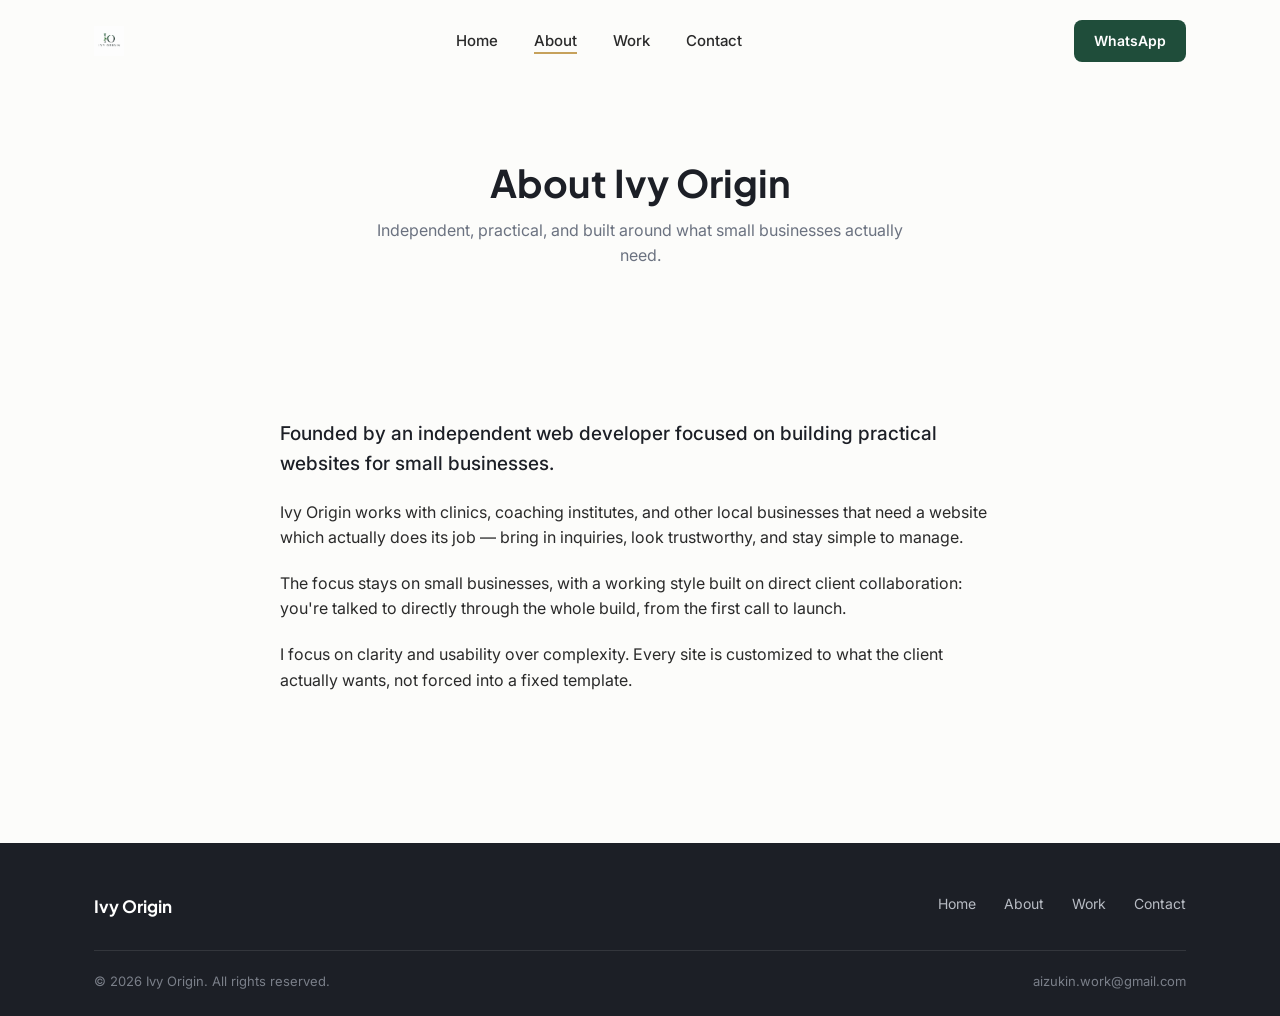
==== about.html @ 3921bd42 "initial commit" ====
<!DOCTYPE html>
<html lang="en">
<head>
<meta charset="UTF-8">
<meta name="viewport" content="width=device-width, initial-scale=1.0">
<title>About — Ivy Origin</title>
<meta name="description" content="Ivy Origin is an independent web studio building practical websites for small businesses.">
<link rel="icon" href="logo.png">
<link rel="preconnect" href="https://fonts.googleapis.com">
<link href="https://fonts.googleapis.com/css2?family=Plus+Jakarta+Sans:wght@500;700;800&family=Inter:wght@400;500;600&family=Space+Grotesk:wght@600&display=swap" rel="stylesheet">
<link rel="stylesheet" href="style.css">
</head>
<body class="loading">

<div id="loader">
  <div class="loader-mark">
    <svg viewBox="0 0 64 64" fill="none">
      <path class="loader-stem" d="M12 52 C 12 30, 28 30, 28 12" />
      <path class="loader-leaf" d="M22 30 C 18 26, 18 20, 24 18 C 26 24, 24 28, 22 30 Z" />
    </svg>
  </div>
</div>

<nav class="navbar">
  <div class="container">
    <a href="index.html" class="nav-logo">
      <img src="logo.png" alt="Ivy Origin">
    </a>
    <ul class="nav-links">
      <li><a href="index.html">Home</a></li>
      <li><a href="about.html" class="active">About</a></li>
      <li><a href="work.html">Work</a></li>
      <li><a href="contact.html">Contact</a></li>
    </ul>
    <a href="https://wa.me/919572408333" class="nav-cta" target="_blank" rel="noopener">WhatsApp</a>
    <button class="nav-toggle" aria-label="Menu"><span></span><span></span><span></span></button>
  </div>
</nav>

<header class="page-header">
  <div class="container">
    <h1>About Ivy Origin</h1>
    <p>Independent, practical, and built around what small businesses actually need.</p>
  </div>
</header>

<section class="section">
  <div class="container">
    <div class="about-content">
      <p class="lead">Founded by an independent web developer focused on building practical websites for small businesses.</p>
      <p>Ivy Origin works with clinics, coaching institutes, and other local businesses that need a website which actually does its job — bring in inquiries, look trustworthy, and stay simple to manage.</p>
      <p>The focus stays on small businesses, with a working style built on direct client collaboration: you're talked to directly through the whole build, from the first call to launch.</p>
      <p>I focus on clarity and usability over complexity. Every site is customized to what the client actually wants, not forced into a fixed template.</p>
    </div>
  </div>
</section>

<footer>
  <div class="container">
    <div class="footer-top">
      <div class="footer-logo">Ivy Origin</div>
      <ul class="footer-links">
        <li><a href="index.html">Home</a></li>
        <li><a href="about.html">About</a></li>
        <li><a href="work.html">Work</a></li>
        <li><a href="contact.html">Contact</a></li>
      </ul>
    </div>
    <div class="footer-bottom">
      <span>© 2026 Ivy Origin. All rights reserved.</span>
      <span>aizukin.work@gmail.com</span>
    </div>
  </div>
</footer>

<script src="script.js"></script>
</body>
</html>
---- style.css ----
/* ===================================
   IVY ORIGIN — Design System
   Calm. Premium. Structured.
=================================== */

:root {
  --forest: #1F4D3A;
  --charcoal: #1C1F26;
  --bg: #FCFCFA;
  --surface: #F6F7F5;
  --gold: #C6A15B;
  --text-primary: #2A2A2A;
  --text-secondary: #6B7280;
  --border: #E7E5E0;

  --font-heading: 'Plus Jakarta Sans', sans-serif;
  --font-body: 'Inter', sans-serif;
  --font-price: 'Space Grotesk', sans-serif;

  --max-width: 1280px;
  --content-width: 1140px;
}

* { margin: 0; padding: 0; box-sizing: border-box; }

html { scroll-behavior: smooth; }

body {
  font-family: var(--font-body);
  background: var(--bg);
  color: var(--text-primary);
  line-height: 1.6;
  -webkit-font-smoothing: antialiased;
}

h1, h2, h3, h4 {
  font-family: var(--font-heading);
  color: var(--charcoal);
  line-height: 1.2;
  font-weight: 700;
}

a { text-decoration: none; color: inherit; }
ul { list-style: none; }
img { max-width: 100%; display: block; }

.container {
  max-width: var(--content-width);
  margin: 0 auto;
  padding: 0 24px;
}

/* ===== Loading Screen ===== */
#loader {
  position: fixed;
  inset: 0;
  background: var(--bg);
  z-index: 9999;
  display: flex;
  align-items: center;
  justify-content: center;
  transition: opacity 0.5s ease, visibility 0.5s ease;
}
#loader.hidden { opacity: 0; visibility: hidden; }

.loader-mark svg { width: 64px; height: 64px; }
.loader-stem {
  stroke: var(--forest);
  stroke-width: 3;
  fill: none;
  stroke-linecap: round;
  stroke-dasharray: 120;
  stroke-dashoffset: 120;
  animation: drawStem 1.4s ease forwards;
}
.loader-leaf {
  fill: var(--forest);
  opacity: 0;
  transform-origin: center;
  animation: popLeaf 0.6s ease forwards 1.1s;
}
@keyframes drawStem {
  to { stroke-dashoffset: 0; }
}
@keyframes popLeaf {
  from { opacity: 0; transform: scale(0.4); }
  to { opacity: 1; transform: scale(1); }
}
body.loading { overflow: hidden; }

/* ===== Navbar ===== */
.navbar {
  position: fixed;
  top: 0;
  left: 0;
  right: 0;
  z-index: 100;
  padding: 20px 0;
  transition: background 0.3s ease, box-shadow 0.3s ease, padding 0.3s ease;
}
.navbar.scrolled {
  background: rgba(252, 252, 250, 0.9);
  backdrop-filter: blur(8px);
  box-shadow: 0 1px 0 var(--border);
  padding: 14px 0;
}
.navbar .container {
  display: flex;
  align-items: center;
  justify-content: space-between;
}
.nav-logo {
  display: flex;
  align-items: center;
  gap: 10px;
  font-family: var(--font-heading);
  font-weight: 700;
  font-size: 18px;
  letter-spacing: 0.02em;
  color: var(--charcoal);
}
.nav-logo img { height: 30px; width: auto; }
.nav-links {
  display: flex;
  gap: 36px;
  font-size: 15px;
  font-weight: 500;
}
.nav-links a {
  position: relative;
  color: var(--text-primary);
  padding-bottom: 4px;
}
.nav-links a::after {
  content: '';
  position: absolute;
  left: 0;
  bottom: 0;
  width: 0;
  height: 2px;
  background: var(--gold);
  transition: width 0.25s ease;
}
.nav-links a:hover::after,
.nav-links a.active::after { width: 100%; }

.nav-cta {
  background: var(--forest);
  color: #fff !important;
  padding: 10px 20px;
  border-radius: 8px;
  font-size: 14px;
  font-weight: 600;
}
.nav-cta:hover { background: #173c2c; }

.nav-toggle {
  display: none;
  flex-direction: column;
  gap: 5px;
  cursor: pointer;
  background: none;
  border: none;
}
.nav-toggle span {
  width: 24px;
  height: 2px;
  background: var(--charcoal);
}

/* ===== Buttons ===== */
.btn {
  display: inline-flex;
  align-items: center;
  justify-content: center;
  padding: 14px 28px;
  border-radius: 10px;
  font-weight: 600;
  font-size: 15px;
  cursor: pointer;
  transition: transform 0.2s ease, background 0.2s ease, border-color 0.2s ease;
  border: 1px solid transparent;
}
.btn:hover { transform: translateY(-1px); }
.btn-primary { background: var(--forest); color: #fff; }
.btn-primary:hover { background: #173c2c; }
.btn-outline {
  background: transparent;
  border-color: var(--charcoal);
  color: var(--charcoal);
}
.btn-outline:hover { border-color: var(--forest); color: var(--forest); }

/* ===== Hero ===== */
.hero {
  padding: 160px 0 100px;
}
.hero .container {
  display: grid;
  grid-template-columns: 1.1fr 1fr;
  gap: 60px;
  align-items: center;
}
.eyebrow {
  font-size: 13px;
  font-weight: 600;
  letter-spacing: 0.08em;
  text-transform: uppercase;
  color: var(--forest);
  margin-bottom: 16px;
  display: block;
}
.hero h1 {
  font-size: 44px;
  margin-bottom: 20px;
}
.hero p.sub {
  font-size: 17px;
  color: var(--text-secondary);
  max-width: 440px;
  margin-bottom: 32px;
}
.hero-actions { display: flex; gap: 14px; flex-wrap: wrap; }

.hero-visual {
  background: var(--surface);
  border-radius: 18px;
  border: 1px solid var(--border);
  overflow: hidden;
}
.browser-frame {
  background: #fff;
  border-radius: 18px;
  overflow: hidden;
  box-shadow: 0 20px 60px -20px rgba(28, 31, 38, 0.25);
}
.browser-bar {
  background: var(--surface);
  padding: 10px 14px;
  display: flex;
  gap: 6px;
  border-bottom: 1px solid var(--border);
}
.browser-bar span {
  width: 10px; height: 10px; border-radius: 50%;
  background: var(--border);
}
.browser-body {
  padding: 30px 24px;
  display: flex;
  flex-direction: column;
  gap: 12px;
}
.mock-line { height: 10px; border-radius: 4px; background: var(--surface); }
.mock-line.w-60 { width: 60%; }
.mock-line.w-80 { width: 80%; }
.mock-line.w-40 { width: 40%; }
.mock-block {
  height: 90px;
  border-radius: 10px;
  background: linear-gradient(135deg, var(--surface), #EDEFEC);
  margin-top: 8px;
}

/* ===== Section shared ===== */
.section { padding: 90px 0; }
.section-alt { background: var(--surface); }
.section-head {
  max-width: 620px;
  margin: 0 auto 56px;
  text-align: center;
}
.section-head h2 { font-size: 32px; margin-bottom: 12px; }
.section-head p { color: var(--text-secondary); font-size: 16px; }

/* ===== Problem / Solution ===== */
.ps-grid {
  display: grid;
  grid-template-columns: 1fr 1fr;
  gap: 40px;
}
.ps-card {
  background: #fff;
  border: 1px solid var(--border);
  border-radius: 16px;
  padding: 36px;
}
.ps-card h3 {
  font-size: 18px;
  margin-bottom: 20px;
}
.ps-card ul li {
  padding: 10px 0;
  border-bottom: 1px solid var(--border);
  font-size: 15px;
  color: var(--text-secondary);
}
.ps-card ul li:last-child { border-bottom: none; }
.ps-card.solution { border-color: var(--forest); }
.ps-card.solution h3 { color: var(--forest); }

/* ===== Services ===== */
.services-grid {
  display: grid;
  grid-template-columns: repeat(3, 1fr);
  gap: 24px;
}
.service-card {
  background: #fff;
  border: 1px solid var(--border);
  border-radius: 16px;
  padding: 32px 28px;
  transition: transform 0.25s ease, box-shadow 0.25s ease;
}
.service-card:hover {
  transform: translateY(-4px);
  box-shadow: 0 16px 40px -20px rgba(28,31,38,0.18);
}
.service-icon {
  width: 42px; height: 42px;
  color: var(--forest);
  margin-bottom: 18px;
}
.service-card h3 { font-size: 17px; margin-bottom: 8px; }
.service-card p { font-size: 14px; color: var(--text-secondary); }

/* ===== Demos ===== */
.demo-grid {
  display: grid;
  grid-template-columns: repeat(2, 1fr);
  gap: 28px;
}
.demo-card {
  background: #fff;
  border: 1px solid var(--border);
  border-radius: 16px;
  overflow: hidden;
}
.demo-card .browser-frame { box-shadow: none; border-radius: 0; }
.demo-info { padding: 24px; }
.demo-info h3 { font-size: 18px; margin-bottom: 6px; }
.demo-info p { font-size: 14px; color: var(--text-secondary); margin-bottom: 18px; }

/* ===== Process ===== */
.process-list {
  display: grid;
  grid-template-columns: repeat(5, 1fr);
  gap: 20px;
}
.process-step {
  text-align: center;
  padding: 24px 12px;
}
.process-num {
  font-family: var(--font-price);
  font-size: 22px;
  color: var(--gold);
  margin-bottom: 10px;
}
.process-step h4 { font-size: 15px; margin-bottom: 6px; }
.process-step p { font-size: 13px; color: var(--text-secondary); }

/* ===== Pricing ===== */
.pricing-grid {
  display: grid;
  grid-template-columns: repeat(3, 1fr);
  gap: 24px;
}
.price-card {
  background: #fff;
  border: 1px solid var(--border);
  border-radius: 16px;
  padding: 32px 28px;
}
.price-card h3 { font-size: 17px; margin-bottom: 6px; }
.price-value {
  font-family: var(--font-price);
  font-size: 30px;
  color: var(--forest);
  margin: 10px 0 16px;
}
.price-card p.desc { font-size: 14px; color: var(--text-secondary); margin-bottom: 0; }
.price-note {
  text-align: center;
  font-size: 14px;
  color: var(--text-secondary);
  margin-top: 32px;
}

/* ===== Trust ===== */
.trust-grid {
  display: grid;
  grid-template-columns: repeat(2, 1fr);
  gap: 20px;
}
.trust-item {
  background: #fff;
  border: 1px solid var(--border);
  border-radius: 14px;
  padding: 22px 24px;
  font-size: 15px;
  display: flex;
  gap: 12px;
  align-items: flex-start;
}
.trust-item svg { color: var(--forest); flex-shrink: 0; margin-top: 2px; }

/* ===== Final CTA ===== */
.final-cta {
  background: var(--charcoal);
  border-radius: 24px;
  padding: 64px 40px;
  text-align: center;
  color: #fff;
}
.final-cta h2 { color: #fff; font-size: 30px; margin-bottom: 10px; }
.final-cta p { color: #B8BCC4; margin-bottom: 28px; }
.final-cta .btn-outline { border-color: #fff; color: #fff; }
.final-cta .btn-outline:hover { border-color: var(--gold); color: var(--gold); }

/* ===== Footer ===== */
footer {
  background: var(--charcoal);
  color: #B8BCC4;
  padding: 50px 0 24px;
  margin-top: 40px;
}
.footer-top {
  display: flex;
  justify-content: space-between;
  align-items: flex-start;
  flex-wrap: wrap;
  gap: 30px;
  margin-bottom: 30px;
}
.footer-logo { color: #fff; font-family: var(--font-heading); font-weight: 700; font-size: 17px; }
.footer-links { display: flex; gap: 28px; font-size: 14px; }
.footer-links a:hover { color: var(--gold); }
.footer-bottom {
  border-top: 1px solid rgba(255,255,255,0.1);
  padding-top: 20px;
  font-size: 13px;
  color: #7A7F89;
  display: flex;
  justify-content: space-between;
  flex-wrap: wrap;
  gap: 10px;
}

/* ===== Page header (about/work/contact) ===== */
.page-header {
  padding: 160px 0 60px;
  text-align: center;
}
.page-header h1 { font-size: 38px; margin-bottom: 12px; }
.page-header p { color: var(--text-secondary); max-width: 560px; margin: 0 auto; }

/* ===== About page ===== */
.about-content {
  max-width: 720px;
  margin: 0 auto;
}
.about-content p { margin-bottom: 20px; font-size: 16px; color: var(--text-primary); }
.about-content p.lead { font-size: 19px; color: var(--charcoal); font-weight: 500; }

/* ===== Work page ===== */
.work-note {
  background: var(--surface);
  border: 1px solid var(--border);
  border-radius: 12px;
  padding: 16px 20px;
  font-size: 14px;
  color: var(--text-secondary);
  margin-bottom: 40px;
}

/* ===== Contact page ===== */
.contact-grid {
  display: grid;
  grid-template-columns: 1fr 1.2fr;
  gap: 50px;
}
.contact-card {
  background: #fff;
  border: 1px solid var(--border);
  border-radius: 16px;
  padding: 28px;
  margin-bottom: 16px;
}
.contact-card h4 { font-size: 15px; margin-bottom: 6px; }
.contact-card p { font-size: 14px; color: var(--text-secondary); }
.contact-card a.contact-link {
  color: var(--forest);
  font-weight: 600;
  font-size: 15px;
}

form.contact-form { display: flex; flex-direction: column; gap: 16px; }
.form-group label {
  display: block;
  font-size: 13px;
  font-weight: 600;
  margin-bottom: 6px;
  color: var(--charcoal);
}
.form-group input,
.form-group select,
.form-group textarea {
  width: 100%;
  padding: 12px 14px;
  border: 1px solid var(--border);
  border-radius: 8px;
  font-family: var(--font-body);
  font-size: 14px;
  background: #fff;
  color: var(--text-primary);
}
.form-group input:focus,
.form-group select:focus,
.form-group textarea:focus {
  outline: 2px solid var(--forest);
  outline-offset: 1px;
  border-color: var(--forest);
}
.form-group textarea { resize: vertical; min-height: 110px; }
.form-success {
  display: none;
  background: var(--surface);
  border: 1px solid var(--forest);
  color: var(--forest);
  padding: 14px 16px;
  border-radius: 8px;
  font-size: 14px;
  margin-top: 12px;
}
.form-success.visible { display: block; }

/* ===== Responsive ===== */
@media (max-width: 900px) {
  .hero .container { grid-template-columns: 1fr; }
  .ps-grid, .services-grid, .demo-grid, .process-list, .pricing-grid, .trust-grid, .contact-grid {
    grid-template-columns: 1fr;
  }
  .nav-links {
    display: none;
    position: absolute;
    top: 100%;
    left: 0;
    right: 0;
    background: var(--bg);
    flex-direction: column;
    gap: 0;
    padding: 10px 24px 20px;
    border-bottom: 1px solid var(--border);
  }
  .nav-links.open { display: flex; }
  .nav-links a { display: block; padding: 12px 0; }
  .nav-toggle { display: flex; }
  .hero h1 { font-size: 32px; }
}

/* ===== Reduced motion ===== */
@media (prefers-reduced-motion: reduce) {
  * { animation-duration: 0.01ms !important; transition-duration: 0.01ms !important; }
}
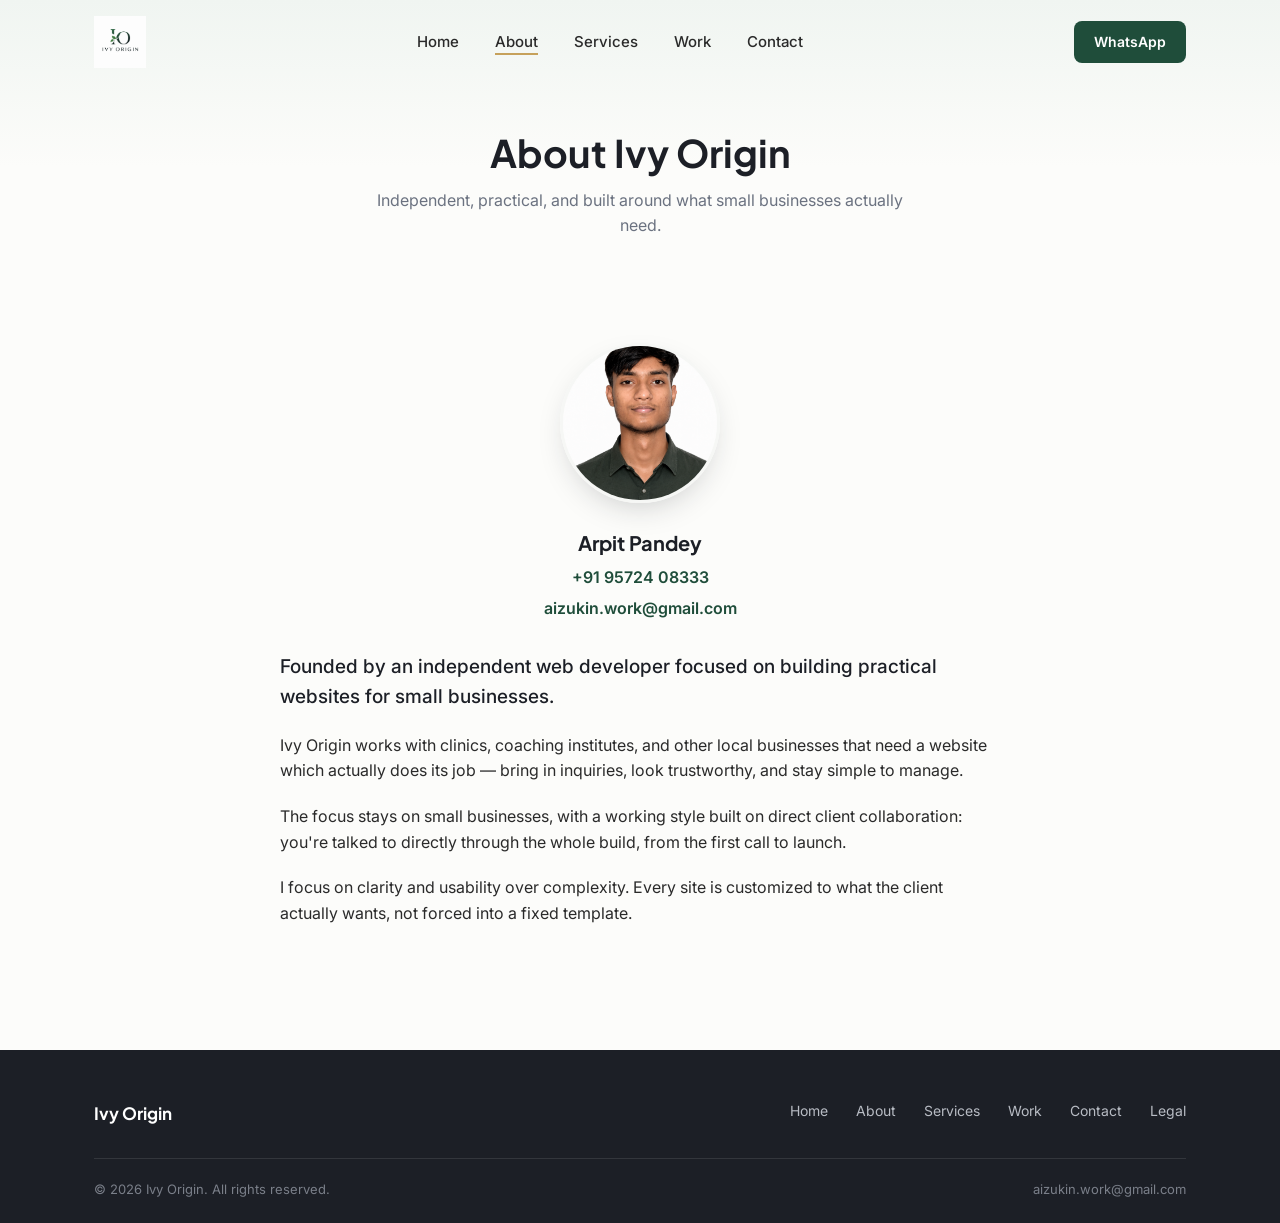
==== commit 8b77982e: "logo size, whitespace, services and legal pages, about photo" ====
--- a/about.html
+++ b/about.html
@@ -17,6 +17,7 @@
     <svg viewBox="0 0 64 64" fill="none">
       <path class="loader-stem" d="M12 52 C 12 30, 28 30, 28 12" />
       <path class="loader-leaf" d="M22 30 C 18 26, 18 20, 24 18 C 26 24, 24 28, 22 30 Z" />
+      <path class="loader-leaf2" d="M28 44 C 32 41, 34 36, 30 32 C 26 36, 25 40, 28 44 Z" />
     </svg>
   </div>
 </div>
@@ -29,6 +30,7 @@
     <ul class="nav-links">
       <li><a href="index.html">Home</a></li>
       <li><a href="about.html" class="active">About</a></li>
+      <li><a href="services.html">Services</a></li>
       <li><a href="work.html">Work</a></li>
       <li><a href="contact.html">Contact</a></li>
     </ul>
@@ -47,6 +49,14 @@
 <section class="section">
   <div class="container">
     <div class="about-content">
+      <div class="about-photo">
+        <img src="arpit-photo.png" alt="Arpit Pandey">
+      </div>
+      <div class="about-details">
+        <span class="name">Arpit Pandey</span>
+        <a href="tel:+919572408333">+91 95724 08333</a>
+        <a href="mailto:aizukin.work@gmail.com">aizukin.work@gmail.com</a>
+      </div>
       <p class="lead">Founded by an independent web developer focused on building practical websites for small businesses.</p>
       <p>Ivy Origin works with clinics, coaching institutes, and other local businesses that need a website which actually does its job — bring in inquiries, look trustworthy, and stay simple to manage.</p>
       <p>The focus stays on small businesses, with a working style built on direct client collaboration: you're talked to directly through the whole build, from the first call to launch.</p>
@@ -62,8 +72,10 @@
       <ul class="footer-links">
         <li><a href="index.html">Home</a></li>
         <li><a href="about.html">About</a></li>
+        <li><a href="services.html">Services</a></li>
         <li><a href="work.html">Work</a></li>
         <li><a href="contact.html">Contact</a></li>
+        <li><a href="legal.html">Legal</a></li>
       </ul>
     </div>
     <div class="footer-bottom">
--- a/style.css
+++ b/style.css
@@ -69,15 +69,21 @@
   stroke-width: 3;
   fill: none;
   stroke-linecap: round;
-  stroke-dasharray: 120;
-  stroke-dashoffset: 120;
-  animation: drawStem 1.4s ease forwards;
+  stroke-dasharray: 60;
+  stroke-dashoffset: 60;
+  animation: drawStem 0.3s ease forwards;
 }
 .loader-leaf {
   fill: var(--forest);
   opacity: 0;
   transform-origin: center;
-  animation: popLeaf 0.6s ease forwards 1.1s;
+  animation: popLeaf 0.2s ease forwards 0.25s;
+}
+.loader-leaf2 {
+  fill: var(--forest);
+  opacity: 0;
+  transform-origin: center;
+  animation: popLeaf 0.2s ease forwards 0.35s;
 }
 @keyframes drawStem {
   to { stroke-dashoffset: 0; }
@@ -95,14 +101,14 @@
   left: 0;
   right: 0;
   z-index: 100;
-  padding: 20px 0;
+  padding: 16px 0;
   transition: background 0.3s ease, box-shadow 0.3s ease, padding 0.3s ease;
 }
 .navbar.scrolled {
   background: rgba(252, 252, 250, 0.9);
   backdrop-filter: blur(8px);
   box-shadow: 0 1px 0 var(--border);
-  padding: 14px 0;
+  padding: 10px 0;
 }
 .navbar .container {
   display: flex;
@@ -119,7 +125,7 @@
   letter-spacing: 0.02em;
   color: var(--charcoal);
 }
-.nav-logo img { height: 30px; width: auto; }
+.nav-logo img { height: 52px; width: auto; }
 .nav-links {
   display: flex;
   gap: 36px;
@@ -193,7 +199,8 @@
 
 /* ===== Hero ===== */
 .hero {
-  padding: 160px 0 100px;
+  padding: 130px 0 70px;
+  background: linear-gradient(180deg, #F0F5F1 0%, var(--bg) 60%);
 }
 .hero .container {
   display: grid;
@@ -263,11 +270,11 @@
 }
 
 /* ===== Section shared ===== */
-.section { padding: 90px 0; }
+.section { padding: 64px 0; }
 .section-alt { background: var(--surface); }
 .section-head {
   max-width: 620px;
-  margin: 0 auto 56px;
+  margin: 0 auto 40px;
   text-align: center;
 }
 .section-head h2 { font-size: 32px; margin-bottom: 12px; }
@@ -449,8 +456,9 @@
 
 /* ===== Page header (about/work/contact) ===== */
 .page-header {
-  padding: 160px 0 60px;
+  padding: 130px 0 40px;
   text-align: center;
+  background: linear-gradient(180deg, #F0F5F1 0%, var(--bg) 60%);
 }
 .page-header h1 { font-size: 38px; margin-bottom: 12px; }
 .page-header p { color: var(--text-secondary); max-width: 560px; margin: 0 auto; }
@@ -462,6 +470,29 @@
 }
 .about-content p { margin-bottom: 20px; font-size: 16px; color: var(--text-primary); }
 .about-content p.lead { font-size: 19px; color: var(--charcoal); font-weight: 500; }
+
+.demo-card img.demo-shot { width: 100%; display: block; }
+
+/* ===== About photo ===== */
+.about-photo {
+  width: 160px;
+  height: 160px;
+  border-radius: 50%;
+  overflow: hidden;
+  margin: 0 auto 24px;
+  border: 3px solid var(--surface);
+  box-shadow: 0 12px 32px -12px rgba(28,31,38,0.25);
+}
+.about-photo img { width: 100%; height: 100%; object-fit: cover; }
+.about-details {
+  display: flex;
+  flex-direction: column;
+  gap: 6px;
+  text-align: center;
+  margin-bottom: 30px;
+}
+.about-details .name { font-family: var(--font-heading); font-weight: 700; font-size: 20px; color: var(--charcoal); }
+.about-details a { color: var(--forest); font-weight: 600; }
 
 /* ===== Work page ===== */
 .work-note {
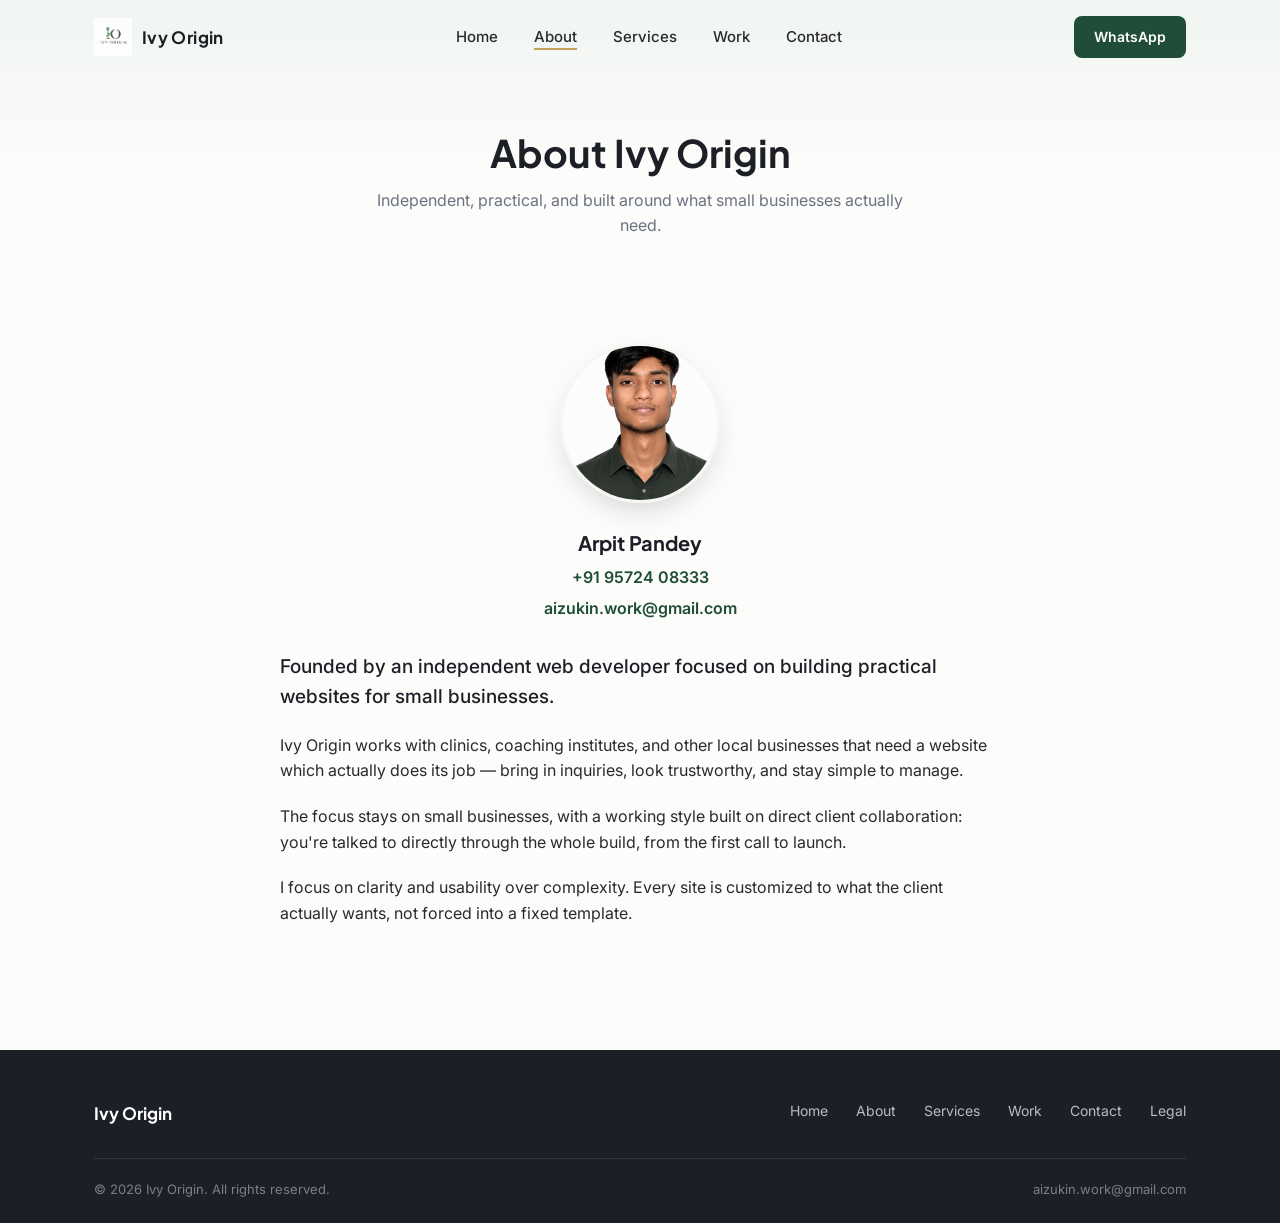
==== commit dbd5ba1d: "nav wordmark + hero logo blend" ====
--- a/about.html
+++ b/about.html
@@ -26,6 +26,7 @@
   <div class="container">
     <a href="index.html" class="nav-logo">
       <img src="logo.png" alt="Ivy Origin">
+      <span>Ivy Origin</span>
     </a>
     <ul class="nav-links">
       <li><a href="index.html">Home</a></li>
--- a/style.css
+++ b/style.css
@@ -125,7 +125,8 @@
   letter-spacing: 0.02em;
   color: var(--charcoal);
 }
-.nav-logo img { height: 52px; width: auto; }
+.nav-logo img { height: 38px; width: auto; }
+.nav-logo span { font-size: 17px; }
 .nav-links {
   display: flex;
   gap: 36px;
@@ -230,10 +231,17 @@
 .hero-actions { display: flex; gap: 14px; flex-wrap: wrap; }
 
 .hero-visual {
-  background: var(--surface);
-  border-radius: 18px;
-  border: 1px solid var(--border);
-  overflow: hidden;
+  background: transparent;
+  padding: 20px 40px;
+  display: flex;
+  align-items: center;
+  justify-content: center;
+}
+.hero-logo {
+  width: 100%;
+  max-width: 380px;
+  -webkit-mask-image: radial-gradient(ellipse 68% 68% at center, black 50%, transparent 100%);
+  mask-image: radial-gradient(ellipse 68% 68% at center, black 50%, transparent 100%);
 }
 .browser-frame {
   background: #fff;
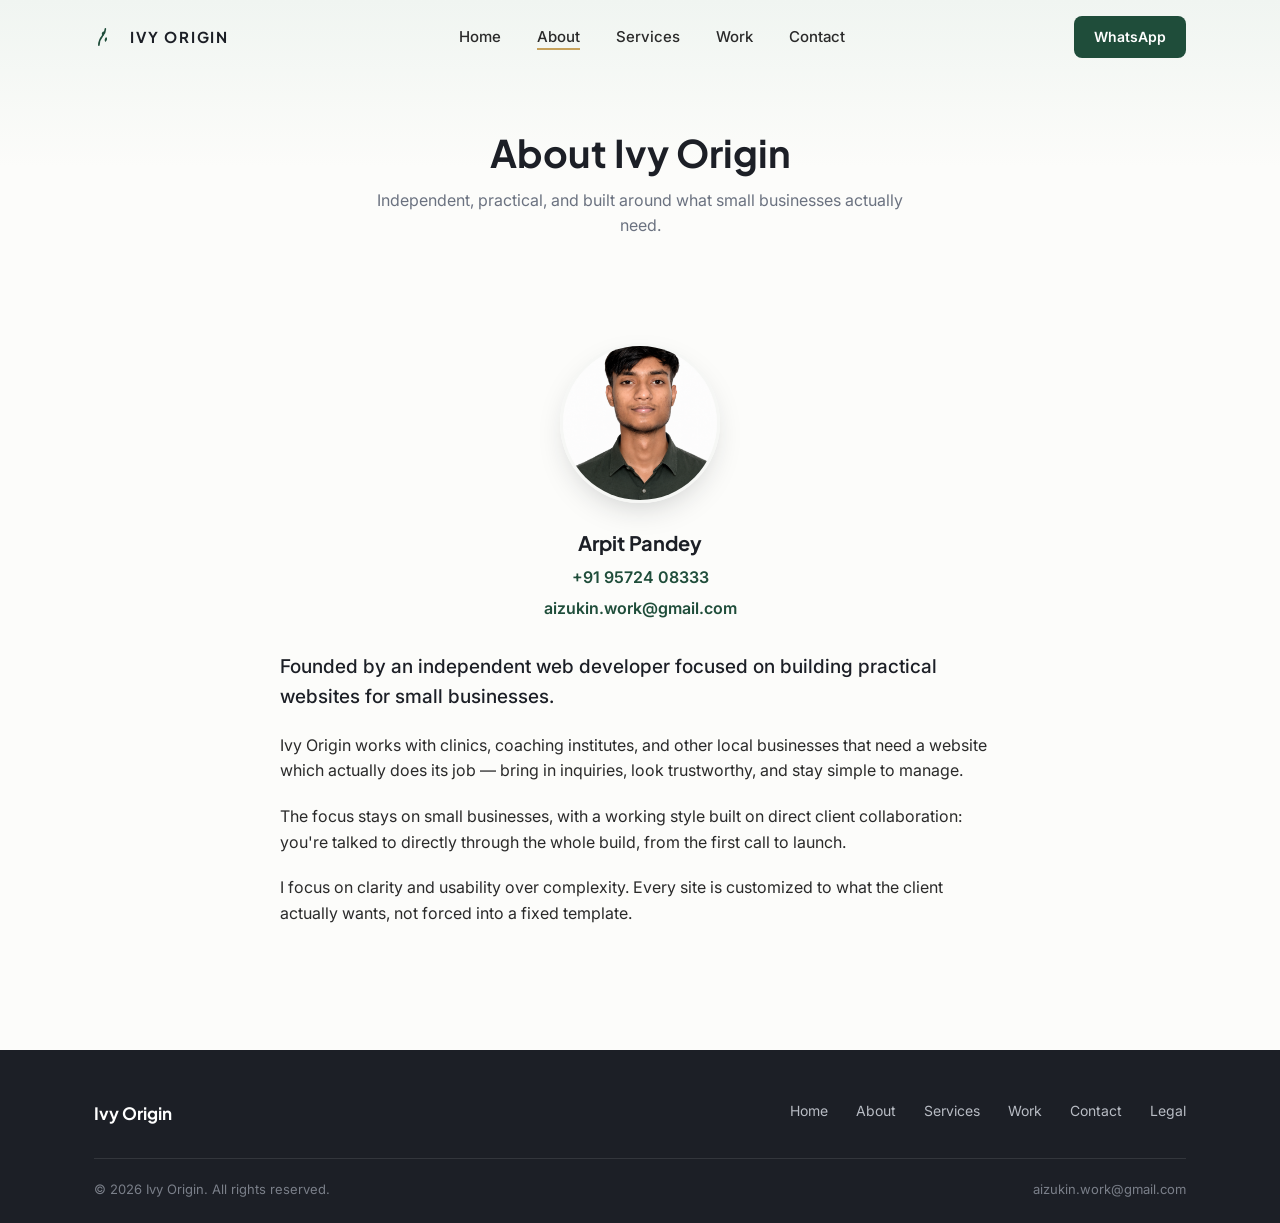
==== commit d0149f28: "abstract ivy nav mark, bigger hero logo" ====
--- a/about.html
+++ b/about.html
@@ -25,8 +25,12 @@
 <nav class="navbar">
   <div class="container">
     <a href="index.html" class="nav-logo">
-      <img src="logo.png" alt="Ivy Origin">
-      <span>Ivy Origin</span>
+      <svg class="nav-mark" viewBox="0 0 64 64" fill="none">
+        <path d="M12 52 C 12 30, 28 30, 28 12" stroke="#1F4D3A" stroke-width="4" fill="none" stroke-linecap="round"/>
+        <path d="M22 30 C 18 26, 18 20, 24 18 C 26 24, 24 28, 22 30 Z" fill="#1F4D3A"/>
+        <path d="M28 44 C 32 41, 34 36, 30 32 C 26 36, 25 40, 28 44 Z" fill="#1F4D3A"/>
+      </svg>
+      <span>IVY ORIGIN</span>
     </a>
     <ul class="nav-links">
       <li><a href="index.html">Home</a></li>
--- a/style.css
+++ b/style.css
@@ -126,7 +126,12 @@
   color: var(--charcoal);
 }
 .nav-logo img { height: 38px; width: auto; }
-.nav-logo span { font-size: 17px; }
+.nav-mark { width: 26px; height: 26px; flex-shrink: 0; }
+.nav-logo span {
+  font-size: 15px;
+  letter-spacing: 0.12em;
+  font-weight: 700;
+}
 .nav-links {
   display: flex;
   gap: 36px;
@@ -232,16 +237,16 @@
 
 .hero-visual {
   background: transparent;
-  padding: 20px 40px;
+  padding: 50px 60px;
   display: flex;
   align-items: center;
   justify-content: center;
 }
 .hero-logo {
   width: 100%;
-  max-width: 380px;
-  -webkit-mask-image: radial-gradient(ellipse 68% 68% at center, black 50%, transparent 100%);
-  mask-image: radial-gradient(ellipse 68% 68% at center, black 50%, transparent 100%);
+  max-width: 460px;
+  -webkit-mask-image: radial-gradient(ellipse 70% 70% at center, black 55%, transparent 100%);
+  mask-image: radial-gradient(ellipse 70% 70% at center, black 55%, transparent 100%);
 }
 .browser-frame {
   background: #fff;
@@ -596,6 +601,9 @@
   .nav-links a { display: block; padding: 12px 0; }
   .nav-toggle { display: flex; }
   .hero h1 { font-size: 32px; }
+  .hero-visual { padding: 20px 30px; }
+  .hero-logo { max-width: 260px; }
+  .nav-logo span { font-size: 13px; letter-spacing: 0.08em; }
 }
 
 /* ===== Reduced motion ===== */
